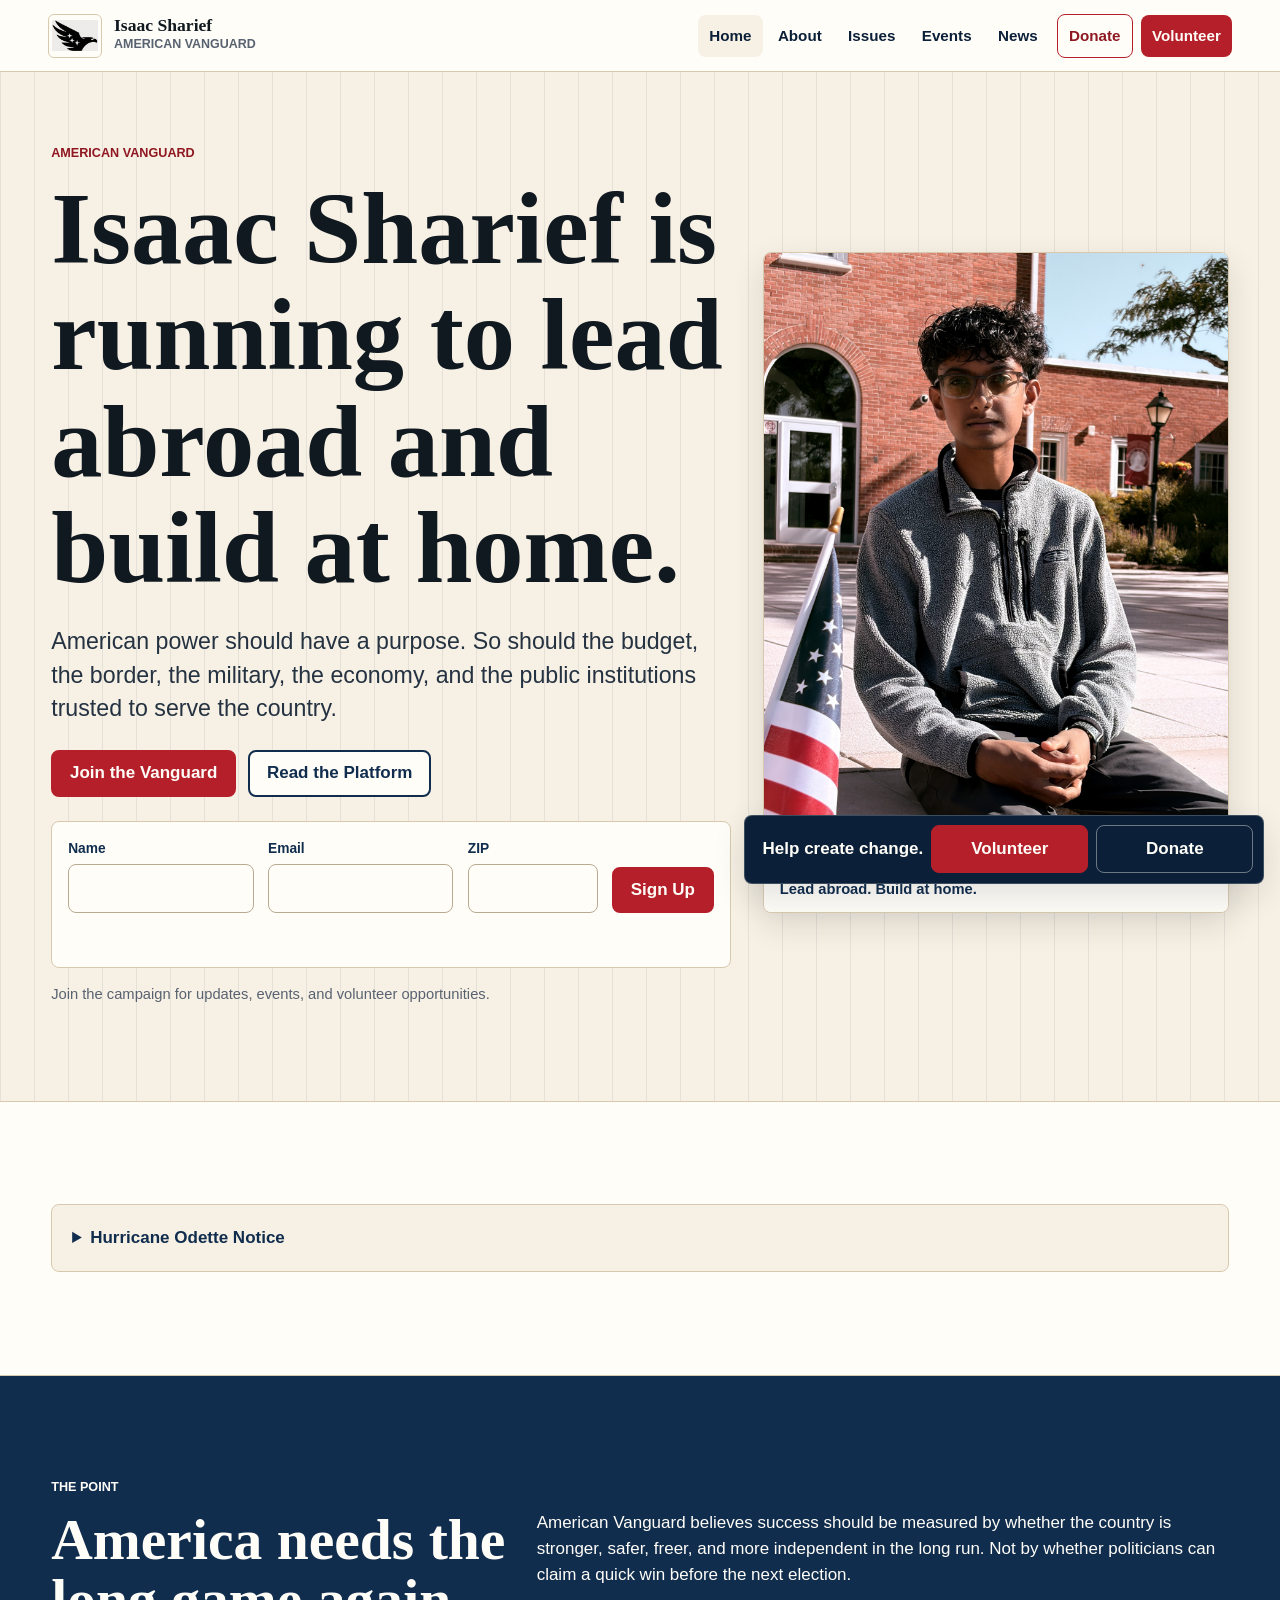
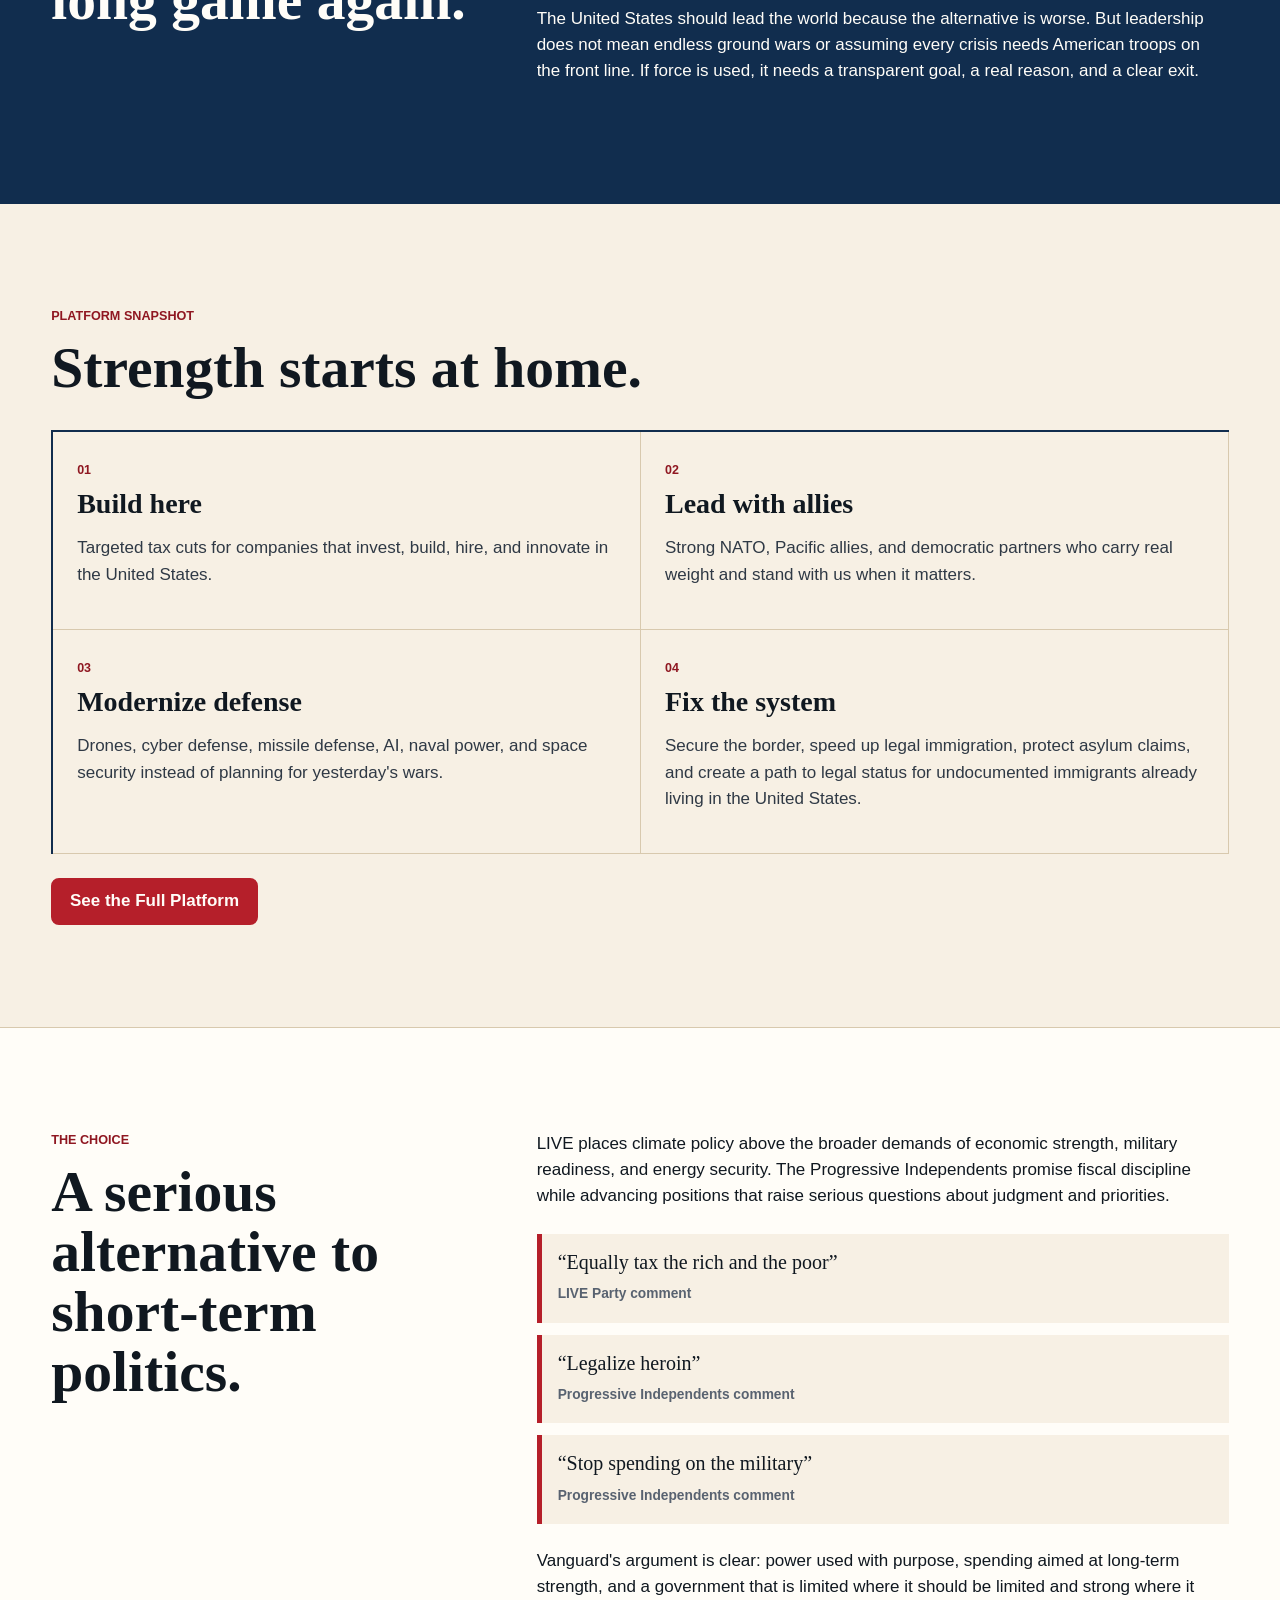
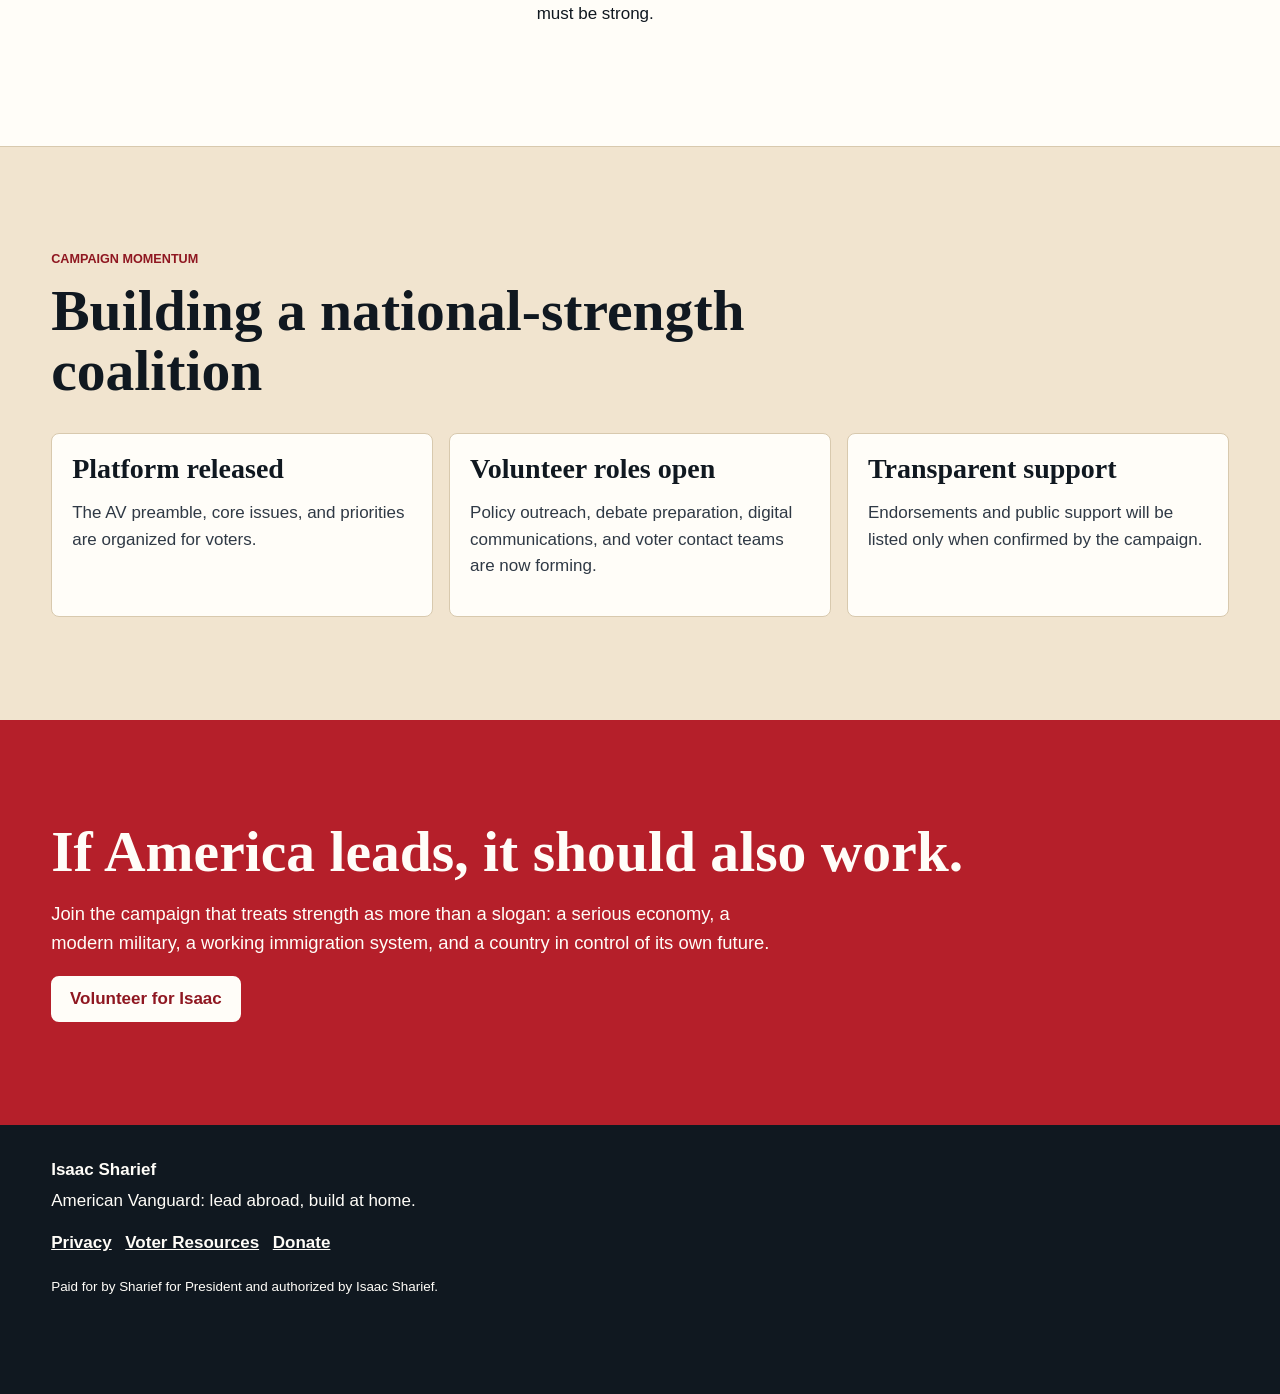
==== index.html @ 2e6919e3 "Add files via upload" ====
<!--
  American Vanguard campaign home page.
  Non-obvious note: the hero uses the supplied Isaac photo in assets.
-->
<!doctype html>
<html lang="en">
  <head>
    <meta charset="utf-8">
    <meta name="viewport" content="width=device-width, initial-scale=1">
    <title>Isaac Sharief for President | American Vanguard</title>
    <meta name="description" content="Isaac Sharief and American Vanguard: lead abroad, build at home, and act in America's long-term interests.">
    <link rel="stylesheet" href="styles.css">
  </head>
  <body>
    <a class="skip-link" href="#main">Skip to main content</a>

    <header class="site-header">
      <a class="brand" href="index.html" aria-label="Isaac Sharief for President home">
        <img class="brand-mark" src="assets/av-eagle.png" alt="" aria-hidden="true">
        <span>
          <strong>Isaac Sharief</strong>
          <small>American Vanguard</small>
        </span>
      </a>
      <button class="nav-toggle" type="button" aria-expanded="false" aria-controls="site-nav">
        <span>Menu</span>
      </button>
      <nav class="site-nav" id="site-nav" aria-label="Main navigation">
        <a href="index.html" aria-current="page">Home</a>
        <a href="about.html">About</a>
        <a href="issues.html">Issues</a>
        <a href="events.html">Events</a>
        <a href="news.html">News</a>
        <a class="nav-donate" href="donate.html">Donate</a>
        <a class="nav-join" href="volunteer.html">Volunteer</a>
      </nav>
    </header>

    <main id="main">
      <section class="hero split-hero">
        <div class="hero-copy">
          <p class="eyebrow">American Vanguard</p>
          <h1>Isaac Sharief is running to lead abroad and build at home.</h1>
          <p class="lede">
            American power should have a purpose. So should the budget,
            the border, the military, the economy, and the public institutions
            trusted to serve the country.
          </p>
          <div class="hero-actions" aria-label="Campaign actions">
            <a class="button button-primary" href="volunteer.html">Join the Vanguard</a>
            <a class="button button-secondary" href="issues.html">Read the Platform</a>
          </div>
          <form class="quick-form" data-form="home-signup" aria-label="Join the campaign">
            <label>
              <span>Name</span>
              <input name="name" autocomplete="name" required>
            </label>
            <label>
              <span>Email</span>
              <input type="email" name="email" autocomplete="email" required>
            </label>
            <label>
              <span>ZIP</span>
              <input name="zip" inputmode="numeric" autocomplete="postal-code" required>
            </label>
            <button class="button button-primary" type="submit">Sign Up</button>
            <p class="form-status" role="status" aria-live="polite"></p>
          </form>
          <p class="small-note">Join the campaign for updates, events, and volunteer opportunities.</p>
        </div>
        <figure class="hero-photo">
          <img src="assets/isaac-sharief.jpg" alt="Isaac Sharief">
          <figcaption>Lead abroad. Build at home.</figcaption>
        </figure>
      </section>

      <section class="section notice-section" aria-labelledby="odette-title">
        <details class="notice-dropdown">
          <summary id="odette-title">Hurricane Odette Notice</summary>
          <p>In the wake of this hurricane, the American Vanguard is committed to one principle above all else: show up as a country, no matter what. We will immediately mobilize resources, filtered water, fuel, and emergency energy supplies, directly to Florida's hardest-hit communities, cutting red tape so that aid moves fast and lands on the ground where it is needed most. Insurance companies that canceled policies before Hurricane Odette will be held accountable and required to make their policyholders whole. For uninsured residents, FEMA will prioritize them first, helping families reunite before anything else. We propose increasing federal funding not just to the military, but to all national security institutions, FEMA, the National Guard, and the emergency responders who keep Americans safe, while deploying AI-assisted military drones over affected areas to locate survivors. To recruit and retain those responders, we will offer housing down payment assistance to anyone who joins FEMA or the National Guard, the same commitment we make to our military. Any business that steps up to provide volunteers, clean water, fuel, or energy to affected residents will receive meaningful tax relief in the years ahead, because businesses that strengthen America should grow alongside it. We are calling on every state in this union to contribute hospital capacity and relief resources. This must be a national effort. For elections disrupted by the storm, we will deploy mail-in ballots and mobile polling units so that no citizen loses their voice. On climate: we recognize this threat is real, and we are actively investing in nuclear and clean energy, but the most urgent task right now is protecting lives. The hardest tension we faced was choosing between long-term solutions and immediate survival. We chose people first. Florida will not recover alone, because under the American Vanguard, no American ever does.</p>
        </details>
      </section>

      <section class="section intro-band" aria-labelledby="why-title">
        <div class="section-kicker">The point</div>
        <div class="two-column">
          <div>
            <h2 id="why-title">America needs the long game again.</h2>
          </div>
          <div class="copy-block">
            <p>
              American Vanguard believes success should be measured by whether
              the country is stronger, safer, freer, and more independent in
              the long run. Not by whether politicians can claim a quick win
              before the next election.
            </p>
            <p>
              The United States should lead the world because the alternative
              is worse. But leadership does not mean endless ground wars or
              assuming every crisis needs American troops on the front line.
              If force is used, it needs a transparent goal, a real reason,
              and a clear exit.
            </p>
          </div>
        </div>
      </section>

      <section class="section" aria-labelledby="platform-title">
        <div class="section-heading">
          <p class="eyebrow">Platform Snapshot</p>
          <h2 id="platform-title">Strength starts at home.</h2>
        </div>
        <div class="issue-lanes">
          <article class="issue-lane">
            <span class="lane-number">01</span>
            <h3>Build here</h3>
            <p>
              Targeted tax cuts for companies that invest, build, hire, and
              innovate in the United States.
            </p>
          </article>
          <article class="issue-lane">
            <span class="lane-number">02</span>
            <h3>Lead with allies</h3>
            <p>
              Strong NATO, Pacific allies, and democratic partners who carry
              real weight and stand with us when it matters.
            </p>
          </article>
          <article class="issue-lane">
            <span class="lane-number">03</span>
            <h3>Modernize defense</h3>
            <p>
              Drones, cyber defense, missile defense, AI, naval power, and
              space security instead of planning for yesterday's wars.
            </p>
          </article>
          <article class="issue-lane">
            <span class="lane-number">04</span>
            <h3>Fix the system</h3>
            <p>
              Secure the border, speed up legal immigration, protect asylum
              claims, and create a path to legal status for undocumented
              immigrants already living in the United States.
            </p>
          </article>
        </div>
        <div class="section-cta">
          <a class="button button-primary" href="issues.html">See the Full Platform</a>
        </div>
      </section>

      <section class="section contrast-section" aria-labelledby="choice-title">
        <div class="two-column">
          <div>
            <p class="eyebrow">The Choice</p>
            <h2 id="choice-title">A serious alternative to short-term politics.</h2>
          </div>
          <div class="copy-block">
            <p>
              LIVE places climate policy above the broader demands of economic
              strength, military readiness, and energy security. The Progressive
              Independents promise fiscal discipline while advancing positions
              that raise serious questions about judgment and priorities.
            </p>
            <div class="quote-stack" aria-label="Competitor quotes">
              <blockquote>
                <p>“Equally tax the rich and the poor”</p>
                <cite>LIVE Party comment</cite>
              </blockquote>
              <blockquote>
                <p>“Legalize heroin”</p>
                <cite>Progressive Independents comment</cite>
              </blockquote>
              <blockquote>
                <p>“Stop spending on the military”</p>
                <cite>Progressive Independents comment</cite>
              </blockquote>
            </div>
            <p>
              Vanguard's argument is clear: power used with purpose, spending
              aimed at long-term strength, and a government that is limited
              where it should be limited and strong where it must be strong.
            </p>
          </div>
        </div>
      </section>

      <section class="section momentum" aria-labelledby="momentum-title">
        <div class="section-heading">
          <p class="eyebrow">Campaign Momentum</p>
          <h2 id="momentum-title">Building a national-strength coalition</h2>
        </div>
        <div class="momentum-list">
          <article>
            <h3>Platform released</h3>
            <p>The AV preamble, core issues, and priorities are organized for voters.</p>
          </article>
          <article>
            <h3>Volunteer roles open</h3>
            <p>Policy outreach, debate preparation, digital communications, and voter contact teams are now forming.</p>
          </article>
          <article>
            <h3>Transparent support</h3>
            <p>Endorsements and public support will be listed only when confirmed by the campaign.</p>
          </article>
        </div>
      </section>

      <section class="section final-pitch" aria-labelledby="final-title">
        <h2 id="final-title">If America leads, it should also work.</h2>
        <p>
          Join the campaign that treats strength as more than a slogan:
          a serious economy, a modern military, a working immigration system,
          and a country in control of its own future.
        </p>
        <a class="button button-primary" href="volunteer.html">Volunteer for Isaac</a>
      </section>
    </main>

    <aside class="sticky-cta" aria-label="Campaign quick actions">
      <span>Help create change.</span>
      <a href="volunteer.html">Volunteer</a>
      <a href="donate.html">Donate</a>
    </aside>

    <footer class="site-footer">
      <div>
        <strong>Isaac Sharief</strong>
        <p>American Vanguard: lead abroad, build at home.</p>
      </div>
      <nav aria-label="Footer navigation">
        <a href="privacy.html">Privacy</a>
        <a href="voter-resources.html">Voter Resources</a>
        <a href="donate.html">Donate</a>
      </nav>
      <p class="disclaimer">Paid for by Sharief for President and authorized by Isaac Sharief.</p>
    </footer>

    <script src="script.js"></script>
  </body>
</html>
---- styles.css ----
/*
  American Vanguard site styles.
  Non-obvious decisions: the palette is limited to navy, red, paper, and a
  small brass accent; the type pairing uses local system fonts so GitHub Pages
  loads fast without outside font calls.
*/
:root {
  --ink: #101820;
  --navy: #112d4e;
  --navy-dark: #0b2038;
  --red: #b51f2a;
  --red-dark: #8f1721;
  --paper: #f7f0e4;
  --white: #fffdf8;
  --brass: #c69214;
  --line: #d8c9ae;
  --muted: #586270;
  --font-display: Georgia, "Times New Roman", serif;
  --font-body: "Segoe UI", Tahoma, Geneva, Verdana, sans-serif;
  --shadow: 0 12px 32px rgba(16, 24, 32, 0.12);
  --radius: 8px;
}

* {
  box-sizing: border-box;
}

html {
  scroll-behavior: smooth;
}

body {
  margin: 0;
  color: var(--ink);
  background: var(--paper);
  font-family: var(--font-body);
  font-size: 17px;
  line-height: 1.55;
}

img {
  display: block;
  max-width: 100%;
}

a {
  color: inherit;
}

button,
input {
  font: inherit;
}

button {
  cursor: pointer;
}

:focus-visible {
  outline: 3px solid var(--brass);
  outline-offset: 3px;
}

.skip-link {
  position: absolute;
  left: 1rem;
  top: -4rem;
  z-index: 100;
  background: var(--ink);
  color: var(--white);
  padding: 0.7rem 1rem;
}

.skip-link:focus {
  top: 1rem;
}

.site-header {
  position: sticky;
  top: 0;
  z-index: 50;
  display: flex;
  align-items: center;
  justify-content: space-between;
  gap: 1rem;
  padding: 0.85rem clamp(1rem, 4vw, 3rem);
  background: rgba(255, 253, 248, 0.96);
  border-bottom: 1px solid var(--line);
}

.brand {
  display: inline-flex;
  align-items: center;
  gap: 0.75rem;
  text-decoration: none;
}

.brand-mark {
  width: 54px;
  height: 44px;
  padding: 3px;
  object-fit: contain;
  background: var(--white);
  border: 1px solid var(--line);
  border-radius: 6px;
}

.brand strong {
  display: block;
  font-family: var(--font-display);
  font-size: 1.1rem;
  line-height: 1;
}

.brand small {
  display: block;
  color: var(--muted);
  font-size: 0.78rem;
  font-weight: 700;
  letter-spacing: 0;
  text-transform: uppercase;
}

.nav-toggle {
  display: inline-flex;
  align-items: center;
  justify-content: center;
  min-height: 42px;
  padding: 0 0.85rem;
  color: var(--navy);
  background: var(--white);
  border: 1px solid var(--line);
  border-radius: var(--radius);
  font-weight: 800;
}

.site-nav {
  position: absolute;
  left: 1rem;
  right: 1rem;
  top: calc(100% + 0.5rem);
  display: none;
  padding: 0.75rem;
  background: var(--white);
  border: 1px solid var(--line);
  box-shadow: var(--shadow);
}

.site-nav.is-open {
  display: grid;
  gap: 0.25rem;
}

.site-nav a {
  display: block;
  padding: 0.72rem 0.85rem;
  border-radius: var(--radius);
  color: var(--navy-dark);
  font-size: 0.95rem;
  font-weight: 800;
  text-decoration: none;
}

.site-nav a:hover,
.site-nav a[aria-current="page"] {
  background: var(--paper);
}

.site-nav .nav-donate {
  border: 1px solid var(--red);
  color: var(--red-dark);
}

.site-nav .nav-join {
  color: var(--white);
  background: var(--red);
}

.hero,
.page-hero,
.section {
  padding-inline: clamp(1rem, 4vw, 4rem);
}

.split-hero {
  display: grid;
  gap: 2rem;
  align-items: stretch;
  min-height: calc(100vh - 76px);
  padding-top: clamp(2rem, 6vw, 4.5rem);
  padding-bottom: clamp(3rem, 8vw, 5rem);
  background:
    linear-gradient(90deg, rgba(17, 45, 78, 0.08) 1px, transparent 1px),
    var(--paper);
  background-size: 34px 34px;
}

.hero-copy {
  max-width: 760px;
  align-self: center;
}

.eyebrow,
.section-kicker {
  margin: 0 0 0.75rem;
  color: var(--red-dark);
  font-size: 0.79rem;
  font-weight: 900;
  letter-spacing: 0;
  text-transform: uppercase;
}

h1,
h2,
h3 {
  margin: 0;
  font-family: var(--font-display);
  line-height: 1.04;
  letter-spacing: 0;
}

h1 {
  max-width: 860px;
  font-size: clamp(2.85rem, 8vw, 6.8rem);
  font-weight: 700;
}

h2 {
  font-size: clamp(2rem, 4.5vw, 4rem);
}

h3 {
  font-size: clamp(1.3rem, 2.4vw, 1.75rem);
}

p {
  max-width: 72ch;
}

.lede,
.page-hero p {
  color: #243241;
  font-size: clamp(1.12rem, 2.1vw, 1.45rem);
  line-height: 1.45;
}

.hero-actions,
.section-cta {
  display: flex;
  flex-wrap: wrap;
  gap: 0.75rem;
  margin-top: 1.5rem;
}

.button {
  display: inline-flex;
  align-items: center;
  justify-content: center;
  min-height: 46px;
  padding: 0.75rem 1.05rem;
  border: 2px solid transparent;
  border-radius: var(--radius);
  font-weight: 900;
  line-height: 1.1;
  text-decoration: none;
}

.button-primary {
  color: var(--white);
  background: var(--red);
  border-color: var(--red);
}

.button-primary:hover {
  background: var(--red-dark);
  border-color: var(--red-dark);
}

.button-secondary {
  color: var(--navy);
  background: var(--white);
  border-color: var(--navy);
}

.button-secondary:hover {
  color: var(--white);
  background: var(--navy);
}

.quick-form,
.signup-panel,
.donate-panel,
.dialog-shell {
  display: grid;
  gap: 0.9rem;
}

.quick-form {
  grid-template-columns: 1fr;
  max-width: 760px;
  margin-top: 1.5rem;
  padding: 1rem;
  background: var(--white);
  border: 1px solid var(--line);
  border-radius: var(--radius);
}

label span {
  display: block;
  margin-bottom: 0.32rem;
  color: var(--navy);
  font-size: 0.86rem;
  font-weight: 900;
}

input {
  width: 100%;
  min-height: 46px;
  padding: 0.65rem 0.75rem;
  color: var(--ink);
  background: var(--white);
  border: 1px solid #b8aa92;
  border-radius: var(--radius);
}

.small-note,
.muted,
.processor-note {
  color: var(--muted);
  font-size: 0.92rem;
}

.form-status {
  min-height: 1.4em;
  margin: 0;
  color: var(--navy);
  font-weight: 800;
}

.hero-photo {
  align-self: center;
  margin: 0;
  background: var(--white);
  border: 1px solid var(--line);
  border-radius: var(--radius);
  box-shadow: var(--shadow);
  overflow: hidden;
}

.hero-photo img {
  width: 100%;
  height: min(68vh, 760px);
  object-fit: cover;
}

.hero-photo figcaption,
.story-photo + figcaption {
  padding: 0.75rem 1rem;
  color: var(--navy);
  font-size: 0.92rem;
  font-weight: 900;
  background: var(--white);
  border-top: 1px solid var(--line);
}

.notice-section {
  padding-top: clamp(1.5rem, 4vw, 3rem);
  padding-bottom: clamp(1.5rem, 4vw, 3rem);
  background: var(--white);
  border-block: 1px solid var(--line);
}

.notice-dropdown {
  max-width: 1180px;
  margin: 0 auto;
  padding: 1.25rem;
  background: var(--paper);
  border: 1px solid var(--line);
  border-radius: var(--radius);
}

.notice-dropdown summary,
.platform-details summary {
  color: var(--navy);
  font-weight: 900;
  cursor: pointer;
}

.notice-dropdown p {
  max-width: 100%;
  margin-bottom: 0;
}

.section {
  padding-top: clamp(3rem, 8vw, 6.5rem);
  padding-bottom: clamp(3rem, 8vw, 6.5rem);
}

.intro-band {
  color: var(--white);
  background: var(--navy);
}

.intro-band .section-kicker,
.intro-band p {
  color: var(--white);
}

.two-column {
  display: grid;
  gap: 1.5rem;
  max-width: 1180px;
  margin: 0 auto;
}

.copy-block p:first-child {
  margin-top: 0;
}

.section-heading {
  max-width: 900px;
  margin-bottom: 2rem;
}

.issue-lanes {
  display: grid;
  gap: 0;
  max-width: 1180px;
  margin: 0 auto;
  border-top: 2px solid var(--navy);
}

.issue-lane {
  padding: 1.25rem 0;
  border-bottom: 1px solid var(--line);
}

.lane-number {
  display: inline-block;
  margin-bottom: 0.55rem;
  color: var(--red-dark);
  font-size: 0.78rem;
  font-weight: 900;
}

.issue-lane p,
.momentum-list p,
.values-row p,
.resource-panel li,
.platform-panel li {
  color: #2f3945;
}

.contrast-section {
  background: var(--white);
  border-block: 1px solid var(--line);
}

.quote-stack {
  display: grid;
  gap: 0.75rem;
  margin: 1.5rem 0;
}

blockquote {
  margin: 0;
  padding: 1rem;
  background: var(--paper);
  border-left: 5px solid var(--red);
}

blockquote p {
  margin: 0 0 0.4rem;
  font-family: var(--font-display);
  font-size: 1.25rem;
  line-height: 1.2;
}

cite {
  color: var(--muted);
  font-size: 0.86rem;
  font-style: normal;
  font-weight: 800;
}

.momentum {
  background: #f1e4cf;
}

.momentum-list,
.values-row,
.media-grid,
.resource-layout {
  display: grid;
  gap: 1rem;
  max-width: 1180px;
  margin: 0 auto;
}

.momentum-list article,
.values-row article,
.media-grid article,
.resource-panel {
  padding: 1.25rem;
  background: var(--white);
  border: 1px solid var(--line);
  border-radius: var(--radius);
}

.final-pitch {
  color: var(--white);
  background: var(--red);
}

.final-pitch p {
  font-size: 1.15rem;
}

.final-pitch .button-primary {
  color: var(--red-dark);
  background: var(--white);
  border-color: var(--white);
}

.page-hero {
  padding-top: clamp(3rem, 8vw, 5.5rem);
  padding-bottom: clamp(2.5rem, 7vw, 4.5rem);
  color: var(--white);
  background: var(--navy);
}

.page-hero .eyebrow,
.page-hero p {
  color: var(--white);
}

.story-section,
.volunteer-layout,
.donate-layout,
.events-layout,
.news-layout {
  display: grid;
  gap: 2rem;
  max-width: 1180px;
  margin: 0 auto;
}

.story-photo,
.story-copy,
.signup-panel,
.donate-panel,
.funds-panel,
.calendar-card,
.event-card,
.news-lead,
.news-list article,
.media-kit,
.policy-text,
.platform-panel {
  background: var(--white);
  border: 1px solid var(--line);
  border-radius: var(--radius);
}

.story-photo {
  margin: 0;
  overflow: hidden;
}

.story-copy,
.signup-panel,
.donate-panel,
.funds-panel,
.calendar-card,
.event-card,
.news-lead,
.news-list article,
.media-kit,
.policy-text,
.platform-panel {
  padding: clamp(1.25rem, 3vw, 2rem);
}

.values-strip,
.organizer-strip,
.media-kit {
  background: #f4ead7;
}

.platform-grid {
  display: grid;
  gap: 1rem;
  max-width: 1180px;
  margin: 0 auto;
}

.platform-panel h2 {
  font-size: clamp(1.7rem, 3vw, 2.3rem);
}

.platform-details {
  margin-top: 1rem;
}

.platform-details summary {
  display: list-item;
  width: fit-content;
  min-height: 42px;
  padding: 0.55rem 0.8rem;
  background: var(--paper);
  border: 1px solid var(--line);
  border-radius: var(--radius);
}

.platform-details[open] summary {
  margin-bottom: 0.75rem;
}

.platform-panel ul,
.resource-panel ul,
.check-list {
  padding-left: 1.15rem;
}

.platform-panel li + li,
.resource-panel li + li,
.check-list li + li {
  margin-top: 0.55rem;
}

.events-layout {
  align-items: start;
}

.mini-calendar {
  display: grid;
  grid-template-columns: repeat(7, minmax(0, 1fr));
  gap: 0.35rem;
  margin-top: 1rem;
}

.mini-calendar span,
.mini-calendar b {
  display: grid;
  place-items: center;
  min-height: 36px;
  border: 1px solid var(--line);
  border-radius: 6px;
  font-size: 0.82rem;
}

.mini-calendar span {
  color: var(--navy);
  font-weight: 900;
  border-color: transparent;
}

.mini-calendar .has-event {
  color: var(--white);
  background: var(--red);
  border-color: var(--red);
}

.event-list,
.news-list {
  display: grid;
  gap: 1rem;
}

.event-card time,
.news-layout time {
  color: var(--red-dark);
  font-size: 0.85rem;
  font-weight: 900;
}

.event-card .button {
  margin-top: 0.75rem;
}

.rsvp-dialog {
  width: min(92vw, 560px);
  padding: 0;
  background: transparent;
  border: 0;
}

.rsvp-dialog::backdrop {
  background: rgba(11, 32, 56, 0.66);
}

.dialog-shell {
  position: relative;
  padding: 1.25rem;
  background: var(--white);
  border: 1px solid var(--line);
  border-radius: var(--radius);
}

.dialog-close {
  position: absolute;
  right: 0.8rem;
  top: 0.7rem;
  width: 38px;
  height: 38px;
  color: var(--navy);
  background: var(--paper);
  border: 1px solid var(--line);
  border-radius: var(--radius);
  font-size: 1.6rem;
  line-height: 1;
}

.checkbox-line {
  display: flex;
  align-items: flex-start;
  gap: 0.55rem;
}

.checkbox-line input {
  width: 18px;
  min-height: 18px;
  margin-top: 0.25rem;
}

.checkbox-line span {
  margin: 0;
  color: var(--ink);
  font-weight: 700;
}

.role-grid,
.amount-grid {
  display: grid;
  gap: 0.75rem;
}

.role-card,
.amount-button {
  padding: 1rem;
  text-align: left;
  background: var(--white);
  border: 1px solid var(--line);
  border-radius: var(--radius);
}

.role-card strong,
.role-card span {
  display: block;
}

.role-card strong {
  color: var(--navy);
  font-family: var(--font-display);
  font-size: 1.3rem;
}

.role-card span {
  color: var(--muted);
  margin-top: 0.35rem;
}

.role-card.is-selected,
.amount-button.is-selected {
  border-color: var(--red);
  box-shadow: inset 0 0 0 2px var(--red);
}

.selected-role-text {
  margin: 0;
  color: var(--muted);
}

.amount-grid {
  grid-template-columns: repeat(2, minmax(0, 1fr));
}

.amount-button {
  text-align: center;
  color: var(--navy);
  font-size: 1.35rem;
  font-weight: 900;
}

.progress-wrap {
  display: grid;
  gap: 0.5rem;
  margin: 1.5rem 0;
}

.progress-label {
  display: flex;
  justify-content: space-between;
  gap: 1rem;
  color: var(--navy);
  font-weight: 900;
}

.progress-bar {
  height: 16px;
  overflow: hidden;
  background: var(--paper);
  border: 1px solid var(--line);
  border-radius: 999px;
}

.progress-bar span {
  display: block;
  height: 100%;
  background: var(--red);
}

.boxed {
  padding: 1rem;
  background: var(--paper);
  border: 1px solid var(--line);
  border-radius: var(--radius);
}

.news-lead {
  border-top: 6px solid var(--red);
}

.ads-section {
  background: var(--white);
  border-block: 1px solid var(--line);
}

.ads-grid {
  display: grid;
  gap: 1rem;
  max-width: 1180px;
  margin: 0 auto;
}

.ad-card {
  padding: 1rem;
  background: var(--paper);
  border: 1px solid var(--line);
  border-radius: var(--radius);
}

.ad-card h3 {
  margin-bottom: 0.75rem;
  font-size: 1.35rem;
}

.ad-card iframe {
  display: block;
  width: 100%;
  aspect-ratio: 16 / 9;
  border: 0;
  border-radius: 6px;
  background: var(--ink);
}

.contact-list {
  display: grid;
  gap: 0.35rem;
  padding-left: 1.1rem;
}

.contact-list a {
  overflow-wrap: anywhere;
}

.resource-panel h2 {
  font-size: clamp(1.55rem, 2.6vw, 2.1rem);
  overflow-wrap: anywhere;
}

.text-link {
  color: var(--red-dark);
  font-weight: 900;
}

.policy-text {
  max-width: 880px;
  margin-inline: auto;
}

.policy-text h2 {
  margin-top: 1.5rem;
  font-size: 1.55rem;
}

.policy-text h2:first-child {
  margin-top: 0;
}

.sticky-cta {
  position: fixed;
  left: 1rem;
  right: 1rem;
  bottom: 1rem;
  z-index: 40;
  display: flex;
  align-items: center;
  justify-content: space-between;
  gap: 0.5rem;
  padding: 0.6rem;
  color: var(--white);
  background: var(--navy-dark);
  border: 1px solid rgba(255, 253, 248, 0.2);
  border-radius: var(--radius);
  box-shadow: var(--shadow);
}

.sticky-cta span {
  display: none;
  font-weight: 900;
}

.sticky-cta a {
  flex: 1;
  padding: 0.62rem 0.75rem;
  color: var(--white);
  text-align: center;
  text-decoration: none;
  border: 1px solid rgba(255, 253, 248, 0.4);
  border-radius: var(--radius);
  font-weight: 900;
}

.sticky-cta a:first-of-type {
  background: var(--red);
  border-color: var(--red);
}

.site-footer {
  display: grid;
  gap: 1rem;
  padding: 2rem clamp(1rem, 4vw, 4rem) 6rem;
  color: var(--white);
  background: var(--ink);
}

.site-footer p {
  margin: 0.3rem 0 0;
}

.site-footer nav {
  display: flex;
  flex-wrap: wrap;
  gap: 0.85rem;
}

.site-footer a {
  color: var(--white);
  font-weight: 800;
}

.disclaimer {
  max-width: 78ch;
  font-size: 0.84rem;
}

@media (min-width: 720px) {
  .quick-form {
    grid-template-columns: 1fr 1fr 0.7fr auto;
    align-items: end;
  }

  .quick-form .form-status {
    grid-column: 1 / -1;
  }

  .issue-lanes {
    grid-template-columns: repeat(2, minmax(0, 1fr));
    border-left: 2px solid var(--navy);
  }

  .issue-lane {
    padding: 1.5rem;
    border-right: 1px solid var(--line);
  }

  .momentum-list,
  .values-row,
  .media-grid,
  .resource-layout,
  .ads-grid {
    grid-template-columns: repeat(3, minmax(0, 1fr));
  }

  .platform-grid {
    grid-template-columns: repeat(2, minmax(0, 1fr));
  }

  .platform-wide {
    grid-column: 1 / -1;
  }

  .role-grid {
    grid-template-columns: repeat(2, minmax(0, 1fr));
  }

  .amount-grid {
    grid-template-columns: repeat(4, minmax(0, 1fr));
  }

  .sticky-cta {
    left: auto;
    width: min(520px, calc(100vw - 2rem));
  }

  .sticky-cta span {
    display: inline;
    padding-left: 0.5rem;
  }
}

@media (min-width: 980px) {
  .nav-toggle {
    display: none;
  }

  .site-nav {
    position: static;
    display: flex;
    align-items: center;
    gap: 0.25rem;
    padding: 0;
    background: transparent;
    border: 0;
    box-shadow: none;
  }

  .site-nav a {
    padding: 0.58rem 0.7rem;
  }

  .site-nav .nav-join,
  .site-nav .nav-donate {
    margin-left: 0.25rem;
  }

  .split-hero {
    grid-template-columns: minmax(0, 1.05fr) minmax(360px, 0.72fr);
  }

  .two-column,
  .story-section,
  .volunteer-layout,
  .donate-layout,
  .events-layout,
  .news-layout {
    grid-template-columns: 0.8fr 1.2fr;
  }

  .story-section {
    grid-template-columns: 0.72fr 1.05fr;
  }

  .donate-layout,
  .volunteer-layout {
    grid-template-columns: 1fr 0.82fr;
  }

  .news-layout {
    grid-template-columns: 0.92fr 1.08fr;
  }
}

@media (prefers-reduced-motion: reduce) {
  *,
  *::before,
  *::after {
    scroll-behavior: auto !important;
    transition-duration: 0.01ms !important;
    animation-duration: 0.01ms !important;
    animation-iteration-count: 1 !important;
  }
}
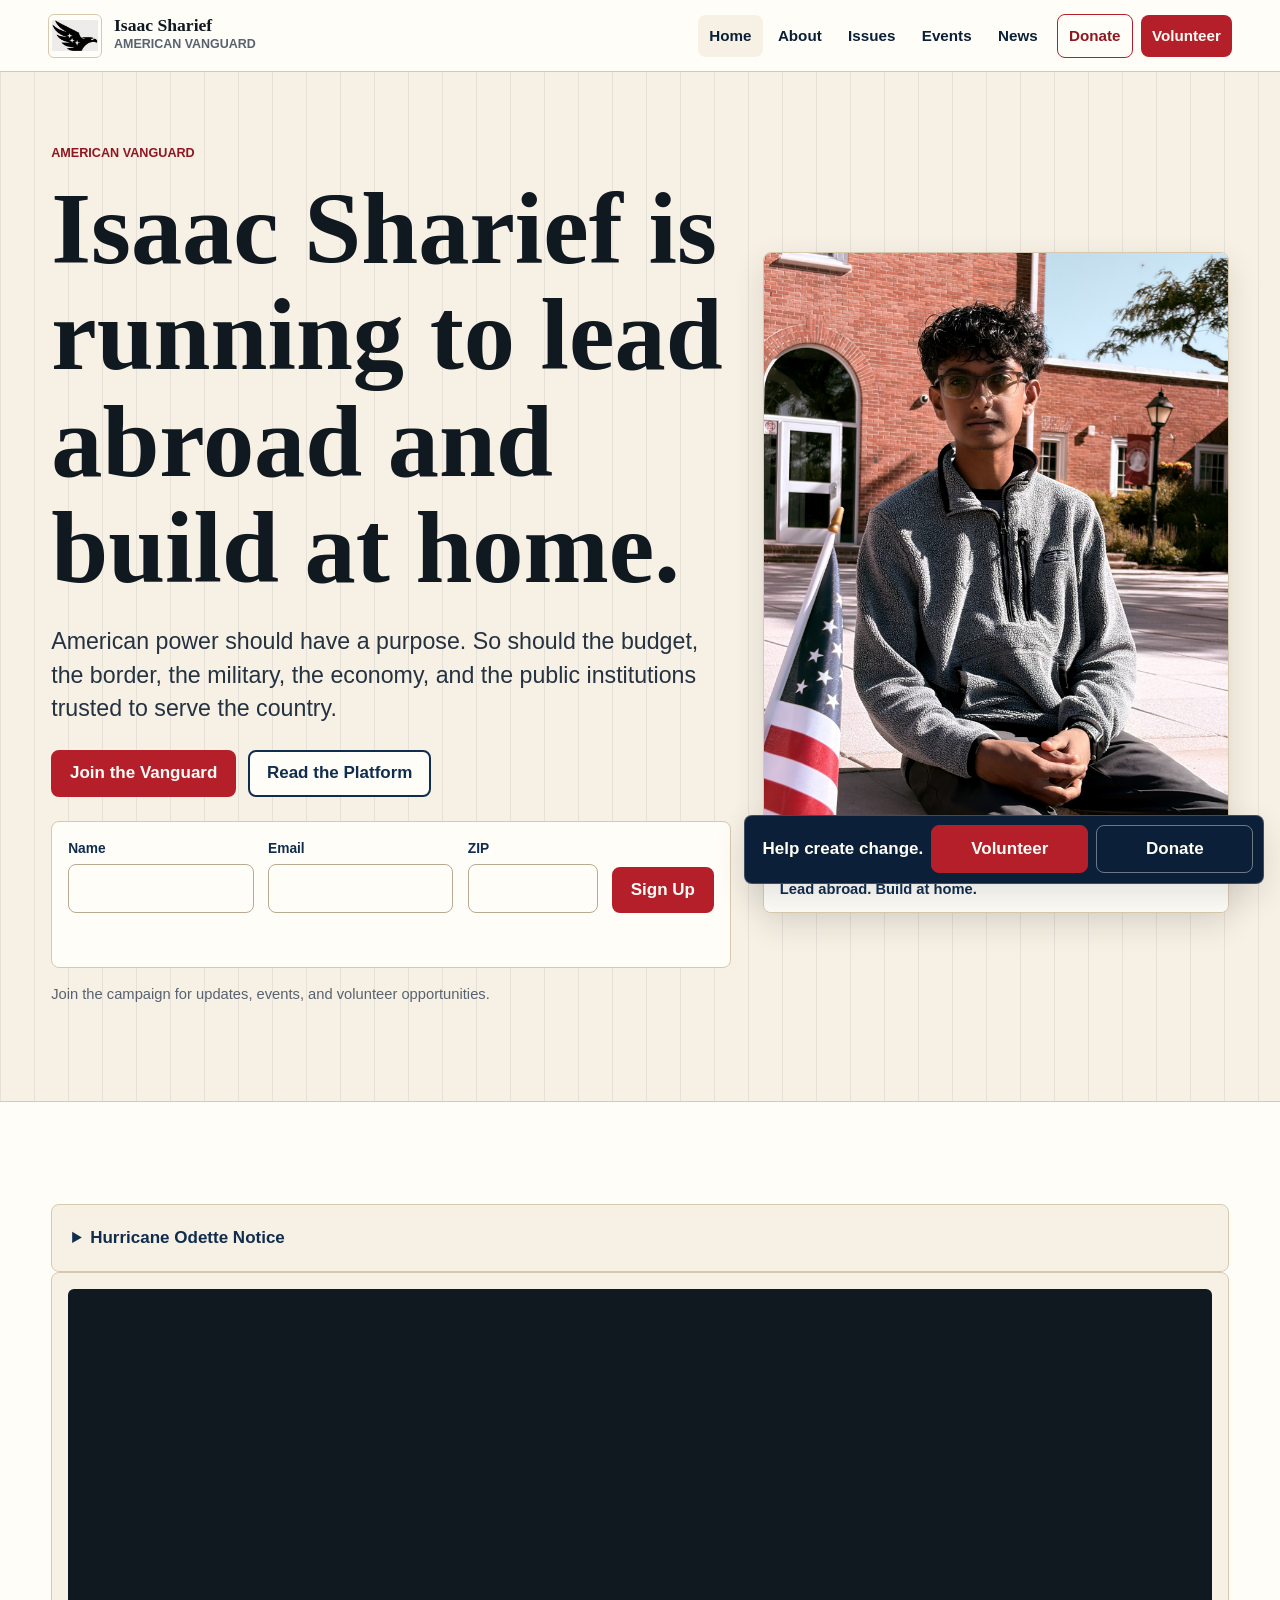
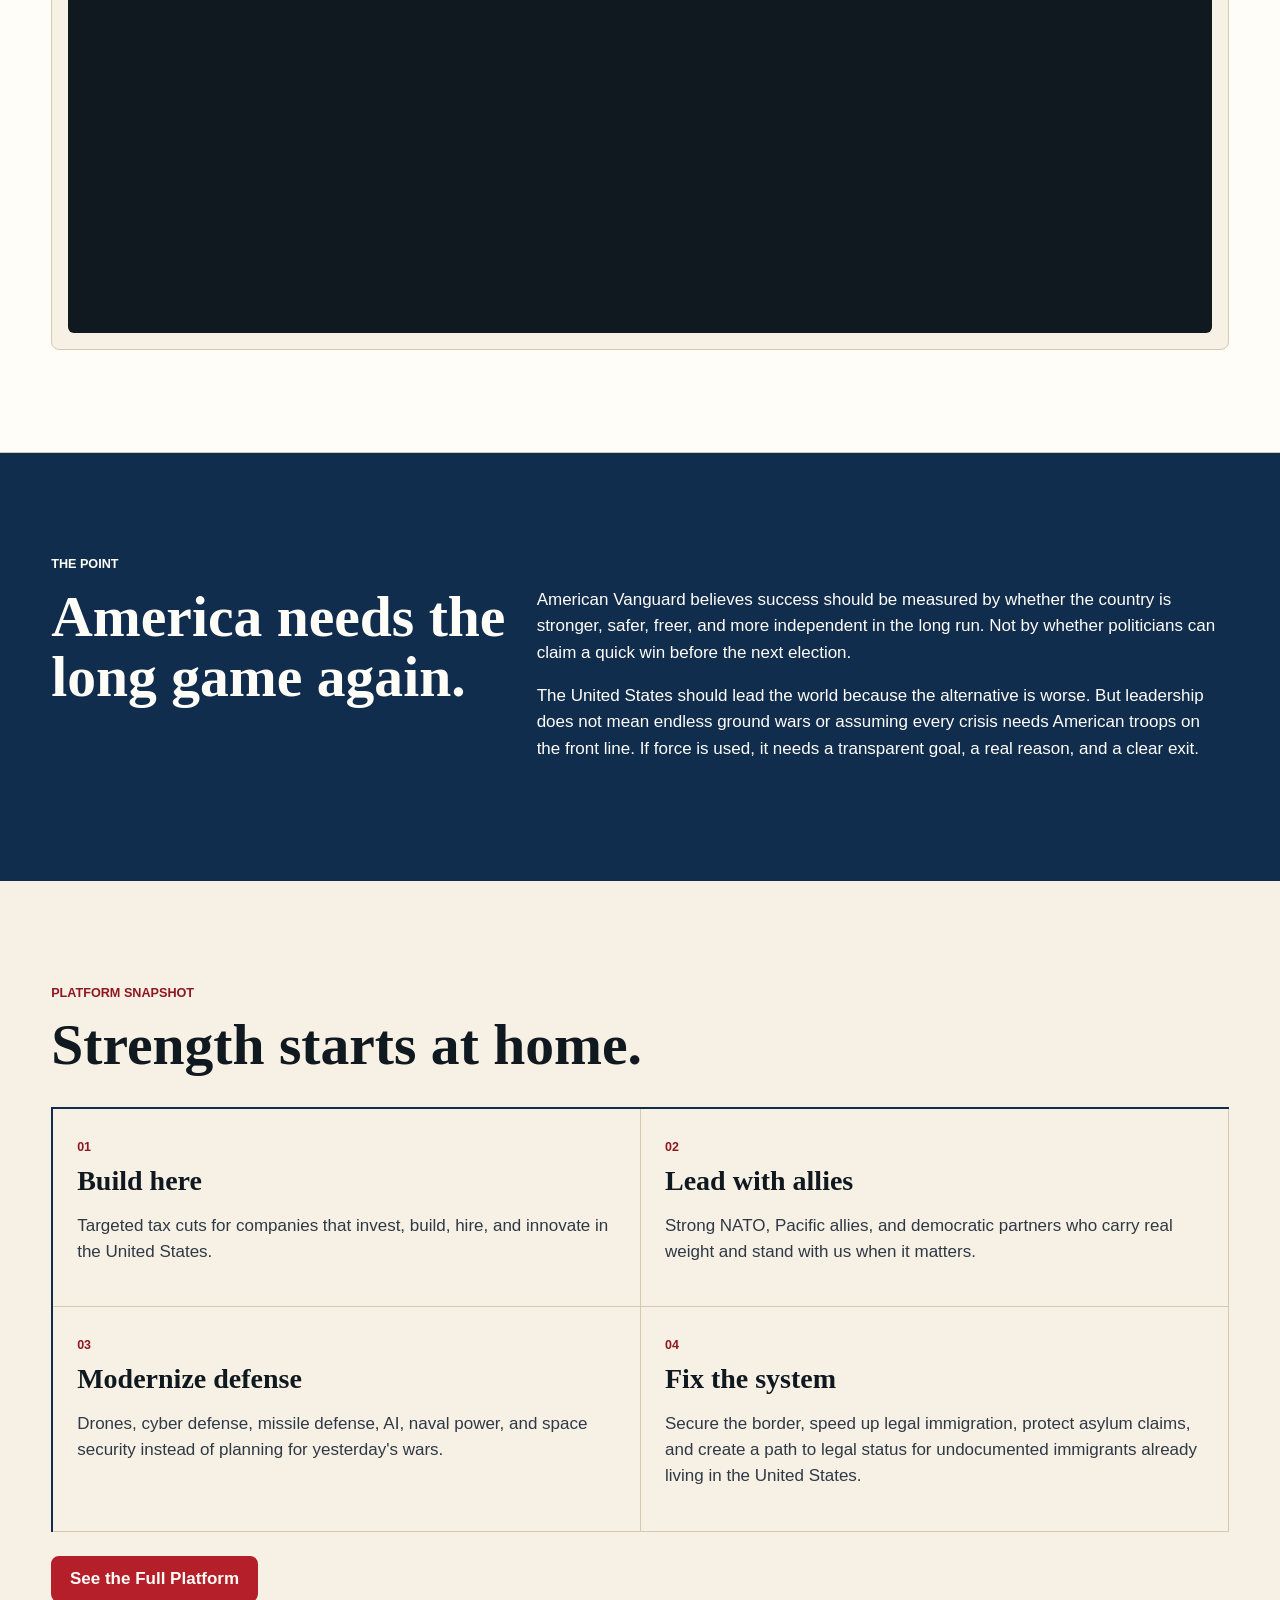
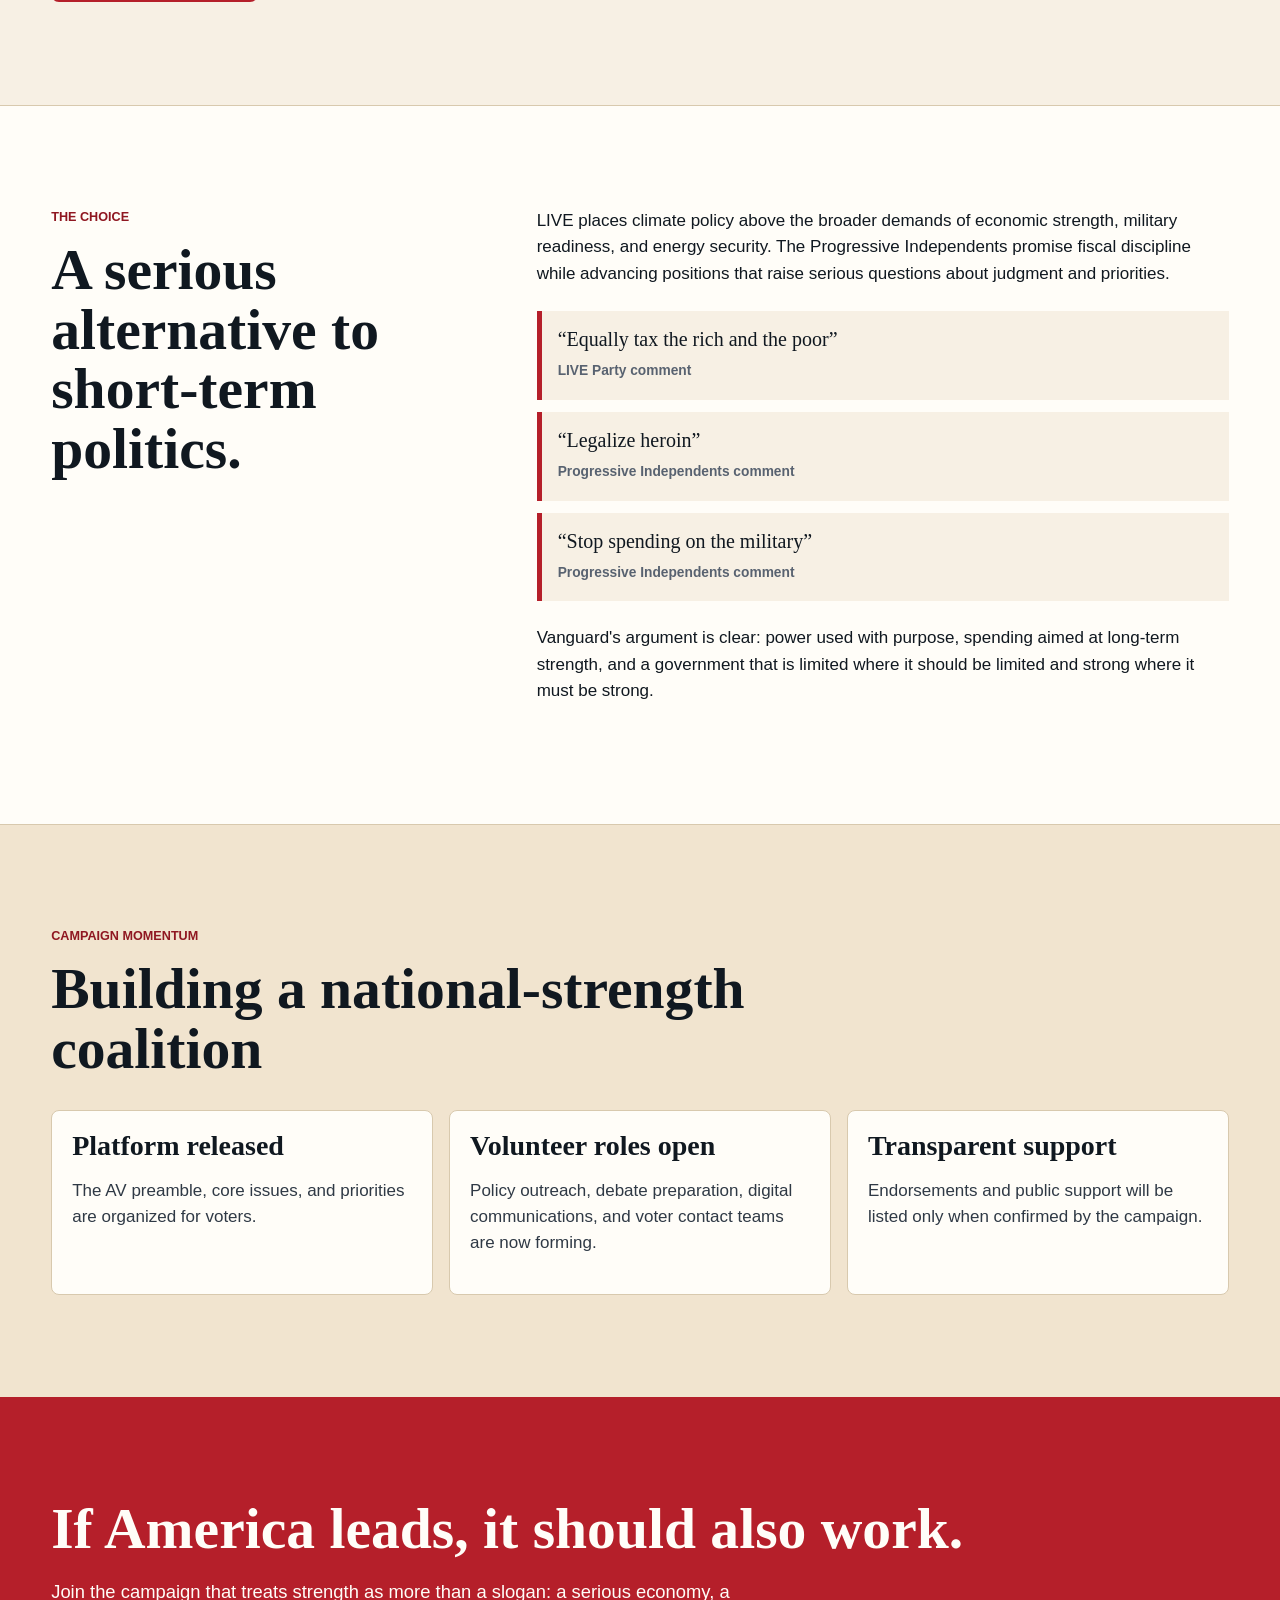
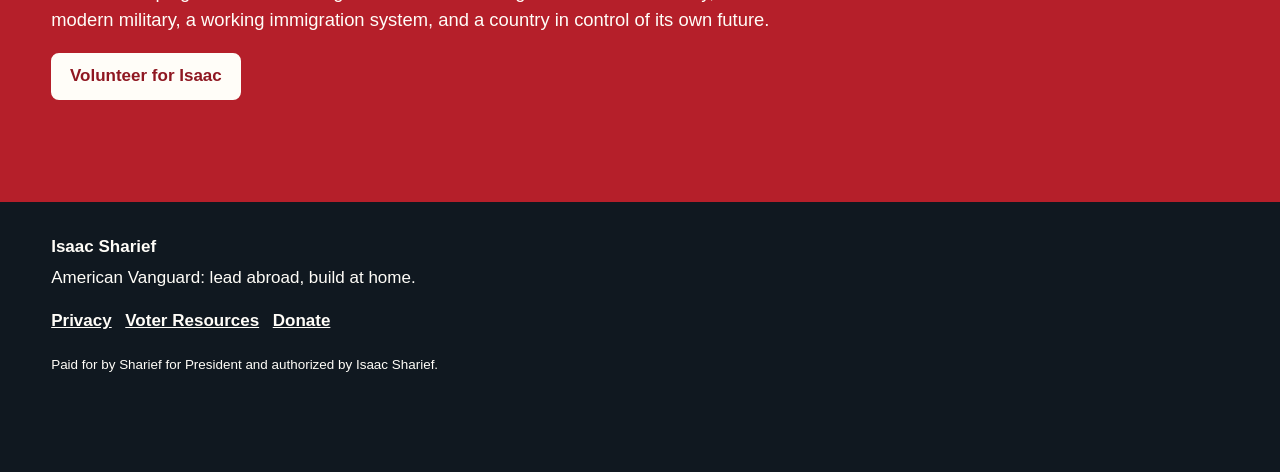
==== commit a71cd02d: "Update index.html" ====
--- a/index.html
+++ b/index.html
@@ -79,6 +79,9 @@
           <summary id="odette-title">Hurricane Odette Notice</summary>
           <p>In the wake of this hurricane, the American Vanguard is committed to one principle above all else: show up as a country, no matter what. We will immediately mobilize resources, filtered water, fuel, and emergency energy supplies, directly to Florida's hardest-hit communities, cutting red tape so that aid moves fast and lands on the ground where it is needed most. Insurance companies that canceled policies before Hurricane Odette will be held accountable and required to make their policyholders whole. For uninsured residents, FEMA will prioritize them first, helping families reunite before anything else. We propose increasing federal funding not just to the military, but to all national security institutions, FEMA, the National Guard, and the emergency responders who keep Americans safe, while deploying AI-assisted military drones over affected areas to locate survivors. To recruit and retain those responders, we will offer housing down payment assistance to anyone who joins FEMA or the National Guard, the same commitment we make to our military. Any business that steps up to provide volunteers, clean water, fuel, or energy to affected residents will receive meaningful tax relief in the years ahead, because businesses that strengthen America should grow alongside it. We are calling on every state in this union to contribute hospital capacity and relief resources. This must be a national effort. For elections disrupted by the storm, we will deploy mail-in ballots and mobile polling units so that no citizen loses their voice. On climate: we recognize this threat is real, and we are actively investing in nuclear and clean energy, but the most urgent task right now is protecting lives. The hardest tension we faced was choosing between long-term solutions and immediate survival. We chose people first. Florida will not recover alone, because under the American Vanguard, no American ever does.</p>
         </details>
+        <div class="ad-card">
+          <iframe src="https://www.youtube.com/embed/VjvscD1Dnms" title="Hurricane Odette Notice video" allow="accelerometer; autoplay; clipboard-write; encrypted-media; gyroscope; picture-in-picture; web-share" allowfullscreen></iframe>
+        </div>
       </section>
 
       <section class="section intro-band" aria-labelledby="why-title">
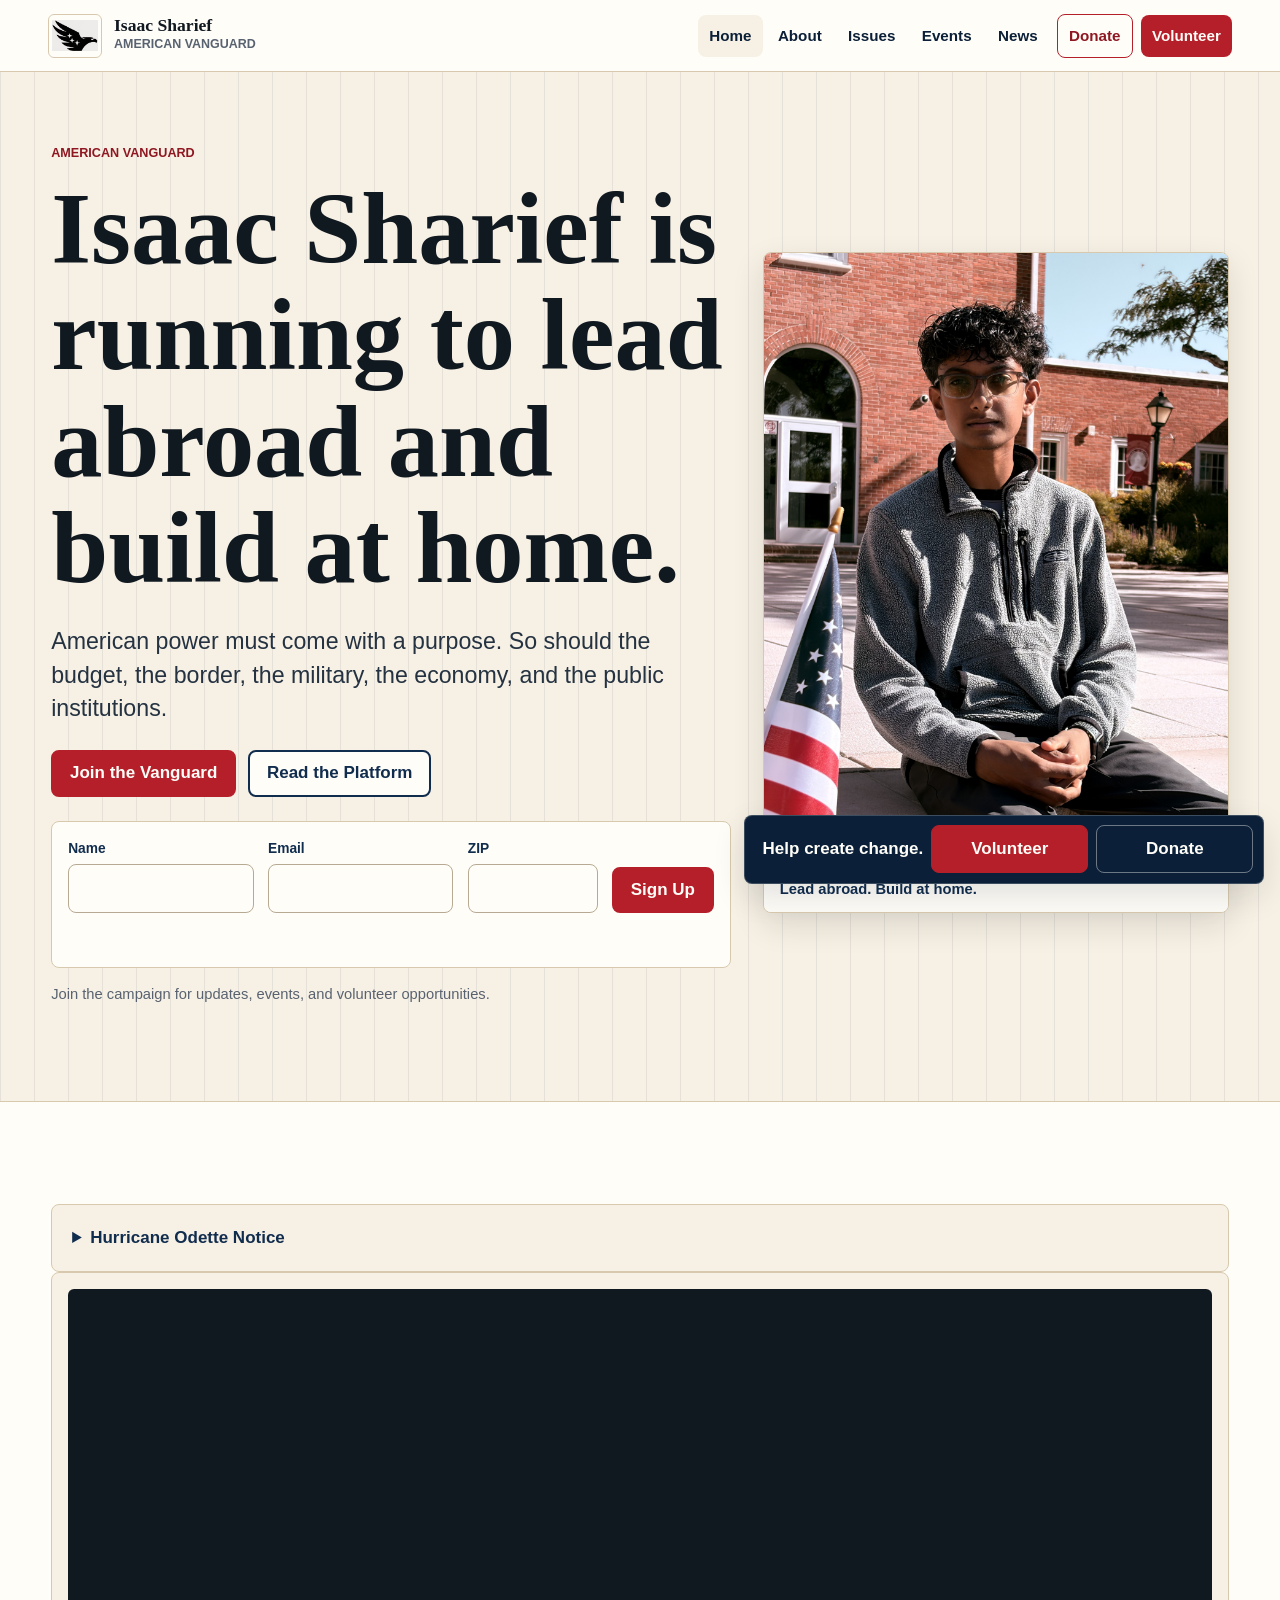
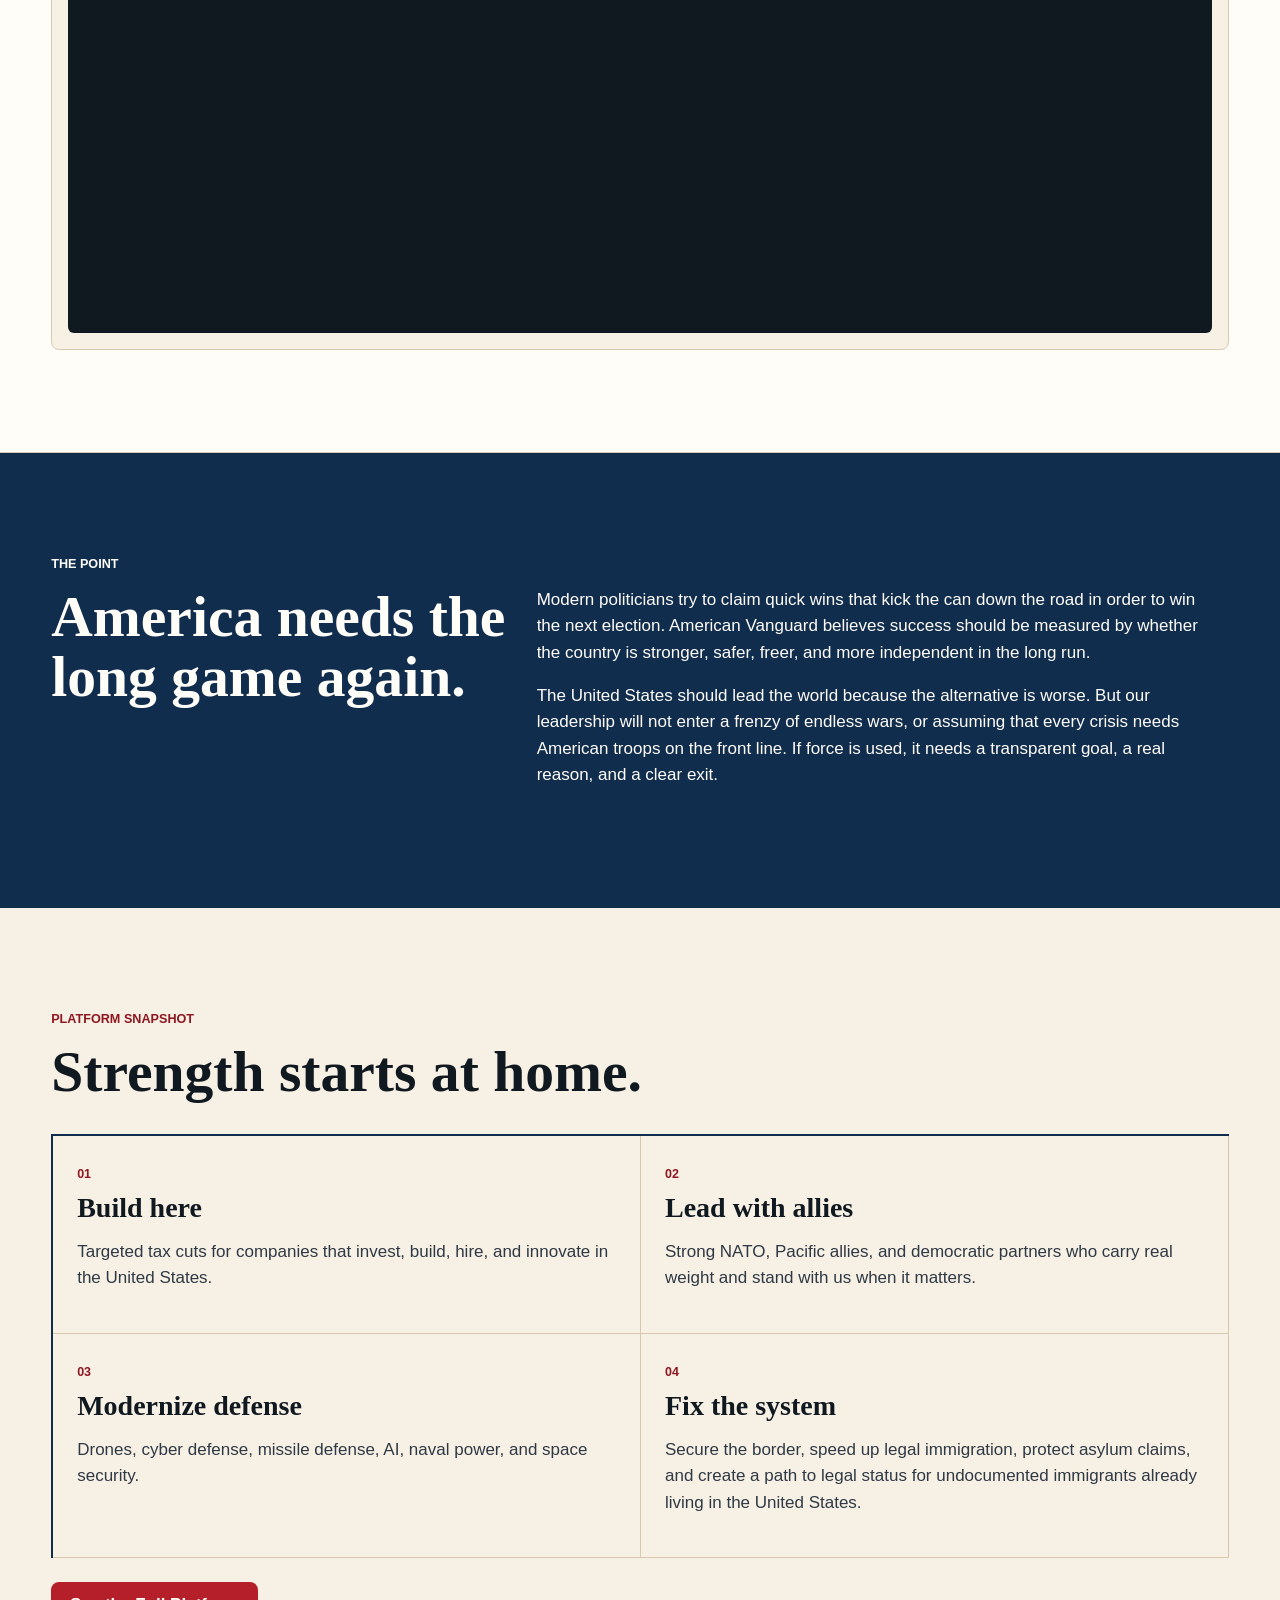
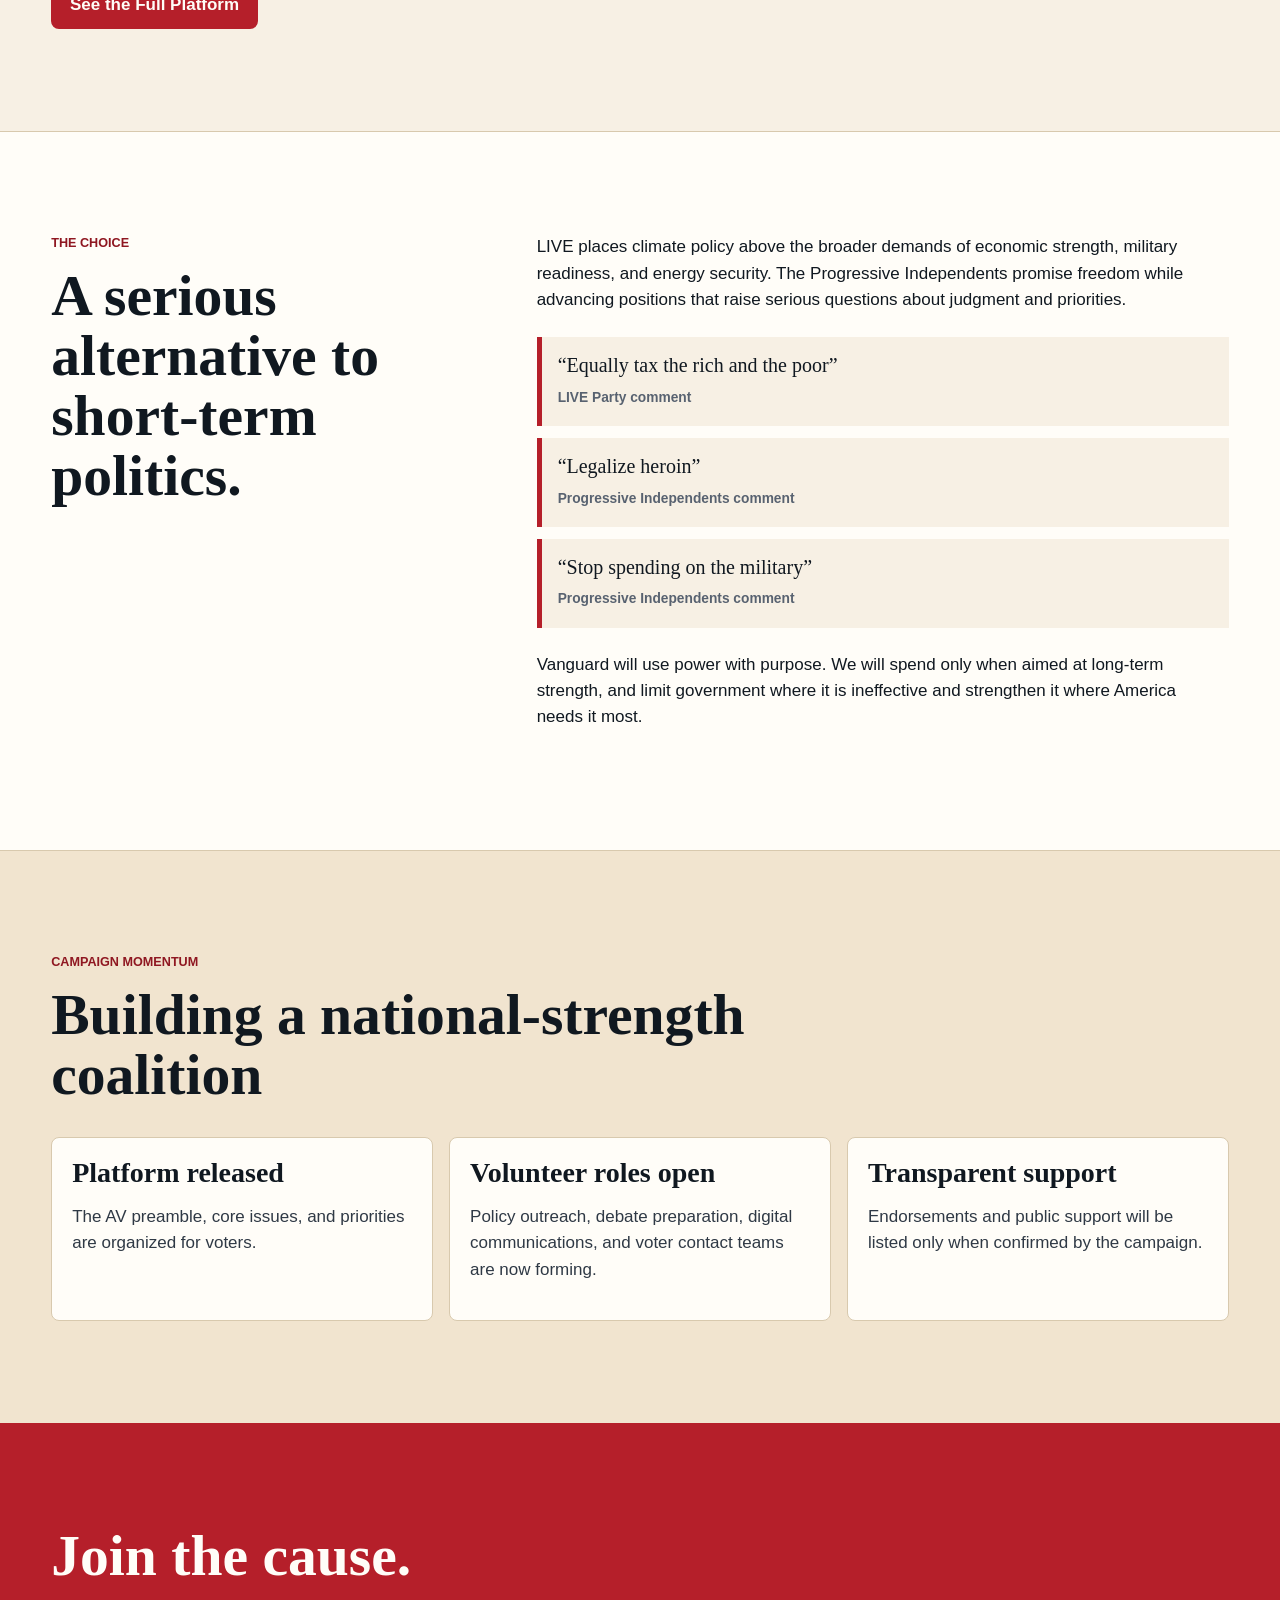
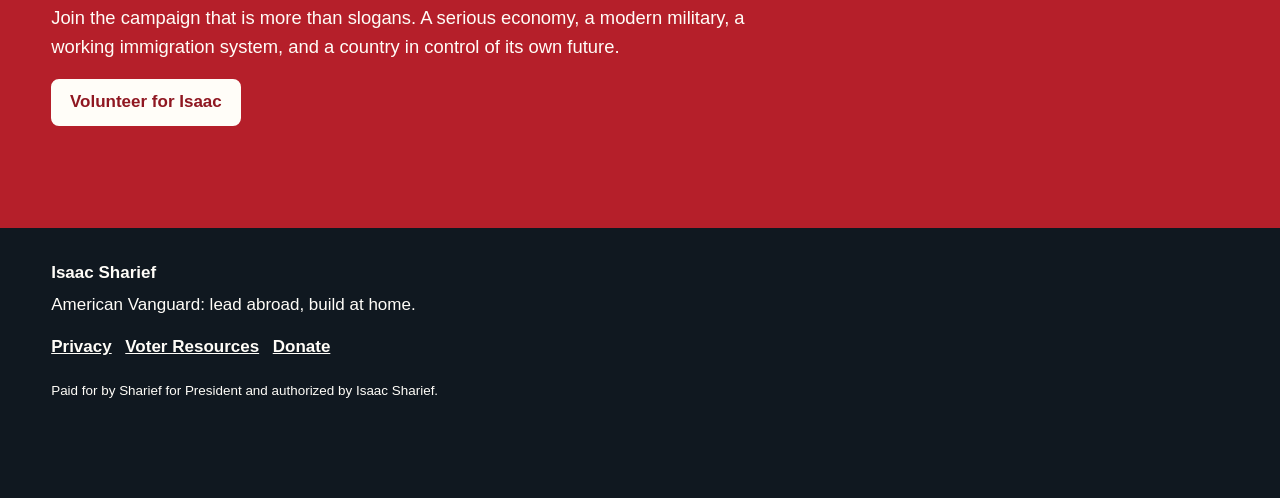
==== commit 39a84c27: "Update index.html" ====
--- a/index.html
+++ b/index.html
@@ -42,9 +42,8 @@
           <p class="eyebrow">American Vanguard</p>
           <h1>Isaac Sharief is running to lead abroad and build at home.</h1>
           <p class="lede">
-            American power should have a purpose. So should the budget,
-            the border, the military, the economy, and the public institutions
-            trusted to serve the country.
+            American power must come with a purpose. So should the budget,
+            the border, the military, the economy, and the public institutions.
           </p>
           <div class="hero-actions" aria-label="Campaign actions">
             <a class="button button-primary" href="volunteer.html">Join the Vanguard</a>
@@ -92,15 +91,15 @@
           </div>
           <div class="copy-block">
             <p>
-              American Vanguard believes success should be measured by whether
-              the country is stronger, safer, freer, and more independent in
-              the long run. Not by whether politicians can claim a quick win
-              before the next election.
+              Modern politicians try to claim quick wins that kick the can down 
+              the road in order to win the next election. American Vanguard 
+              believes success should be measured by whether the country 
+              is stronger, safer, freer, and more independent in the long run. 
             </p>
             <p>
               The United States should lead the world because the alternative
-              is worse. But leadership does not mean endless ground wars or
-              assuming every crisis needs American troops on the front line.
+              is worse. But our leadership will not enter a frenzy of endless wars,
+              or assuming that every crisis needs American troops on the front line.
               If force is used, it needs a transparent goal, a real reason,
               and a clear exit.
             </p>
@@ -135,7 +134,7 @@
             <h3>Modernize defense</h3>
             <p>
               Drones, cyber defense, missile defense, AI, naval power, and
-              space security instead of planning for yesterday's wars.
+              space security.
             </p>
           </article>
           <article class="issue-lane">
@@ -163,7 +162,7 @@
             <p>
               LIVE places climate policy above the broader demands of economic
               strength, military readiness, and energy security. The Progressive
-              Independents promise fiscal discipline while advancing positions
+              Independents promise freedom while advancing positions
               that raise serious questions about judgment and priorities.
             </p>
             <div class="quote-stack" aria-label="Competitor quotes">
@@ -181,9 +180,9 @@
               </blockquote>
             </div>
             <p>
-              Vanguard's argument is clear: power used with purpose, spending
-              aimed at long-term strength, and a government that is limited
-              where it should be limited and strong where it must be strong.
+              Vanguard will use power with purpose. We will spend only when
+              aimed at long-term strength, and limit government where it is
+              ineffective and strengthen it where America needs it most.
             </p>
           </div>
         </div>
@@ -211,10 +210,10 @@
       </section>
 
       <section class="section final-pitch" aria-labelledby="final-title">
-        <h2 id="final-title">If America leads, it should also work.</h2>
+        <h2 id="final-title">Join the cause.</h2>
         <p>
-          Join the campaign that treats strength as more than a slogan:
-          a serious economy, a modern military, a working immigration system,
+          Join the campaign that is more than slogans.
+          A serious economy, a modern military, a working immigration system,
           and a country in control of its own future.
         </p>
         <a class="button button-primary" href="volunteer.html">Volunteer for Isaac</a>
